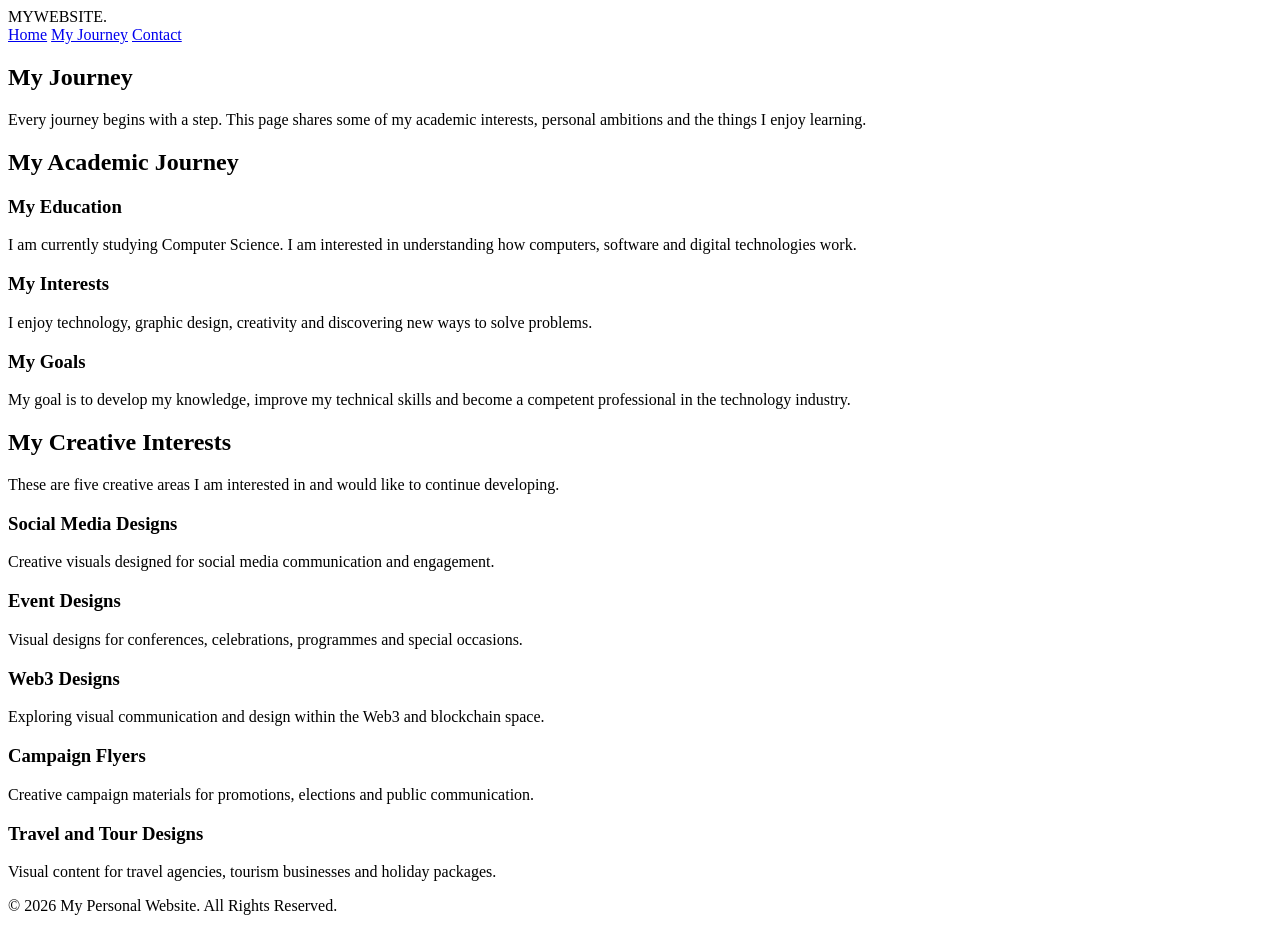
==== journey.html @ 73cc8e8b "Add files via upload" ====
<!DOCTYPE html>
<html lang="en">

<head>
    <meta charset="UTF-8">
    <meta name="viewport" content="width=device-width, initial-scale=1.0">
    <title>My Journey | My Personal Website</title>

    <link rel="stylesheet" href="css/style.css">
</head>

<body>

    
    <header>
        <div class="logo">MY<span>WEBSITE.</span></div>

        <nav>
            <a href="index.html">Home</a>
            <a href="journey.html">My Journey</a>
            <a href="contact.html">Contact</a>
        </nav>
    </header>

    
    <section>
        <h1 class="section-title">My Journey</h1>

        <p>
            Every journey begins with a step. This page shares
            some of my academic interests, personal ambitions
            and the things I enjoy learning.
        </p>
    </section>

   
    <section>
        <h2 class="section-title">My Academic Journey</h2>

        <div class="journey-box">
            <h3>My Education</h3>
            <p>
                I am currently studying Computer Science.
                I am interested in understanding how computers,
                software and digital technologies work.
            </p>
        </div>

        <div class="journey-box">
            <h3>My Interests</h3>
            <p>
                I enjoy technology, graphic design, creativity
                and discovering new ways to solve problems.
            </p>
        </div>

        <div class="journey-box">
            <h3>My Goals</h3>
            <p>
                My goal is to develop my knowledge, improve my
                technical skills and become a competent
                professional in the technology industry.
            </p>
        </div>
    </section>

  
    <section id="featured-projects">

        <h2 class="section-title">My Creative Interests</h2>

        <p>
            These are five creative areas I am interested in
            and would like to continue developing.
        </p>

        <div class="gallery">

            <div class="card">
                <h3>Social Media Designs</h3>
                <p>
                    Creative visuals designed for social media
                    communication and engagement.
                </p>
            </div>

            <div class="card">
                <h3>Event Designs</h3>
                <p>
                    Visual designs for conferences, celebrations,
                    programmes and special occasions.
                </p>
            </div>

            <div class="card">
                <h3>Web3 Designs</h3>
                <p>
                    Exploring visual communication and design
                    within the Web3 and blockchain space.
                </p>
            </div>

            <div class="card">
                <h3>Campaign Flyers</h3>
                <p>
                    Creative campaign materials for promotions,
                    elections and public communication.
                </p>
            </div>

            <div class="card">
                <h3>Travel and Tour Designs</h3>
                <p>
                    Visual content for travel agencies,
                    tourism businesses and holiday packages.
                </p>
            </div>

        </div>

    </section>

    <footer>
        <p>&copy; 2026 My Personal Website. All Rights Reserved.</p>
    </footer>

</body>
</html>
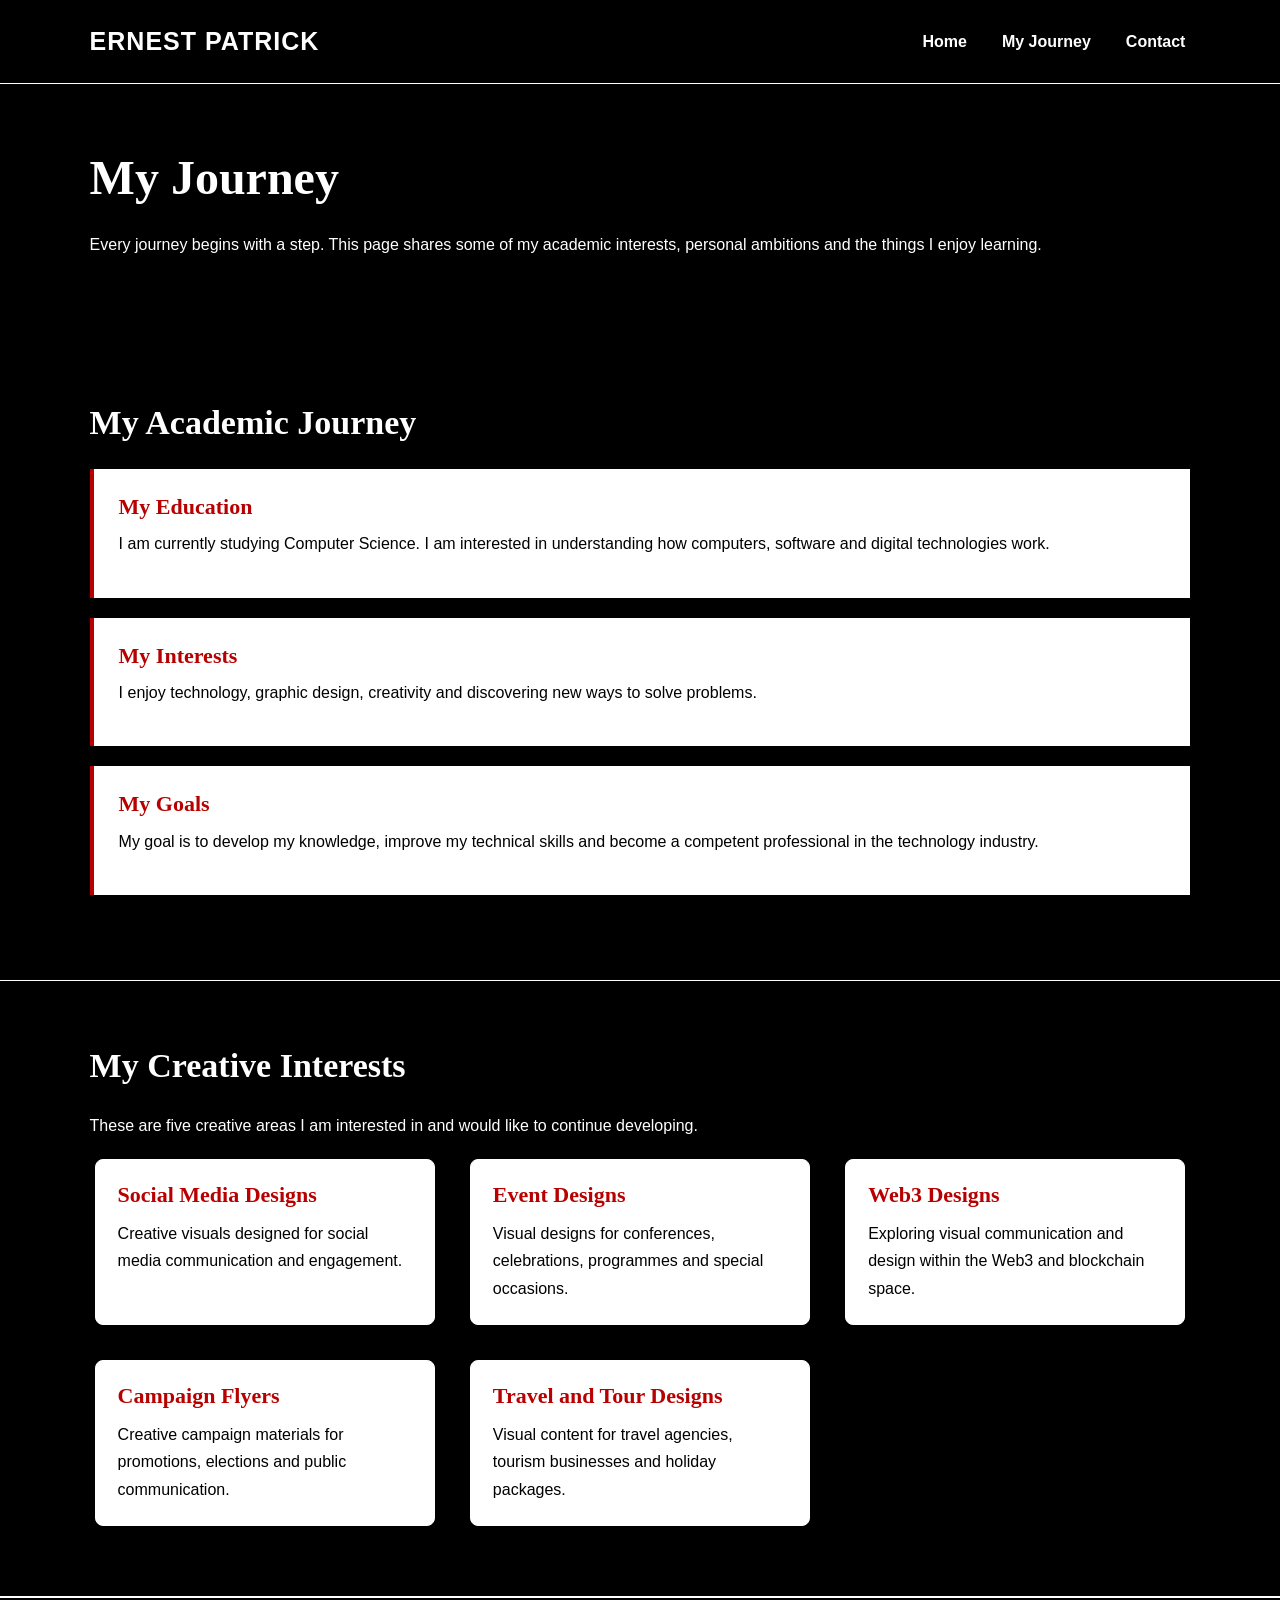
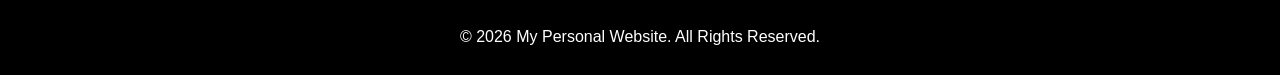
==== commit aca92af8: "Add files via upload" ====
--- a/journey.html
+++ b/journey.html
@@ -14,7 +14,7 @@
 
     
     <header>
-        <div class="logo">MY<span>WEBSITE.</span></div>
+        <div class="logo">ERNEST PATRICK</div>
 
         <nav>
             <a href="index.html">Home</a>
--- a/css/style.css
+++ b/css/style.css
@@ -0,0 +1,302 @@
+
+* {
+    margin: 0;
+    padding: 0;
+    box-sizing: border-box;
+}
+
+:root {
+    --red: #B80000;
+    --yellow: #FFD11E;
+    --black: #000000;
+    --white: #FFFFFF;
+}
+
+
+
+body {
+    font-family: Arial, Helvetica, sans-serif;
+    background-color: var(--black);
+    color: var(--white);
+    line-height: 1.7;
+}
+
+h1, h2, h3 {
+    font-family: Georgia, "Times New Roman", serif;
+    line-height: 1.2;
+}
+
+h1 {
+    font-size: 48px;
+}
+
+h2 {
+    font-size: 34px;
+}
+
+h3 {
+    font-size: 22px;
+}
+
+p {
+    margin-bottom: 15px;
+}
+
+a {
+    color: var(--white);
+    text-decoration: none;
+}
+
+
+header {
+    background-color: var(--black);
+    padding: 20px 7%;
+    display: flex;
+    justify-content: space-between;
+    align-items: center;
+    flex-wrap: wrap;
+    gap: 15px;
+    border-bottom: 1px solid var(--white);
+}
+
+.logo {
+    color: var(--white);
+    font-size: 25px;
+    font-weight: bold;
+    letter-spacing: 1px;
+}
+
+.logo span {
+    color: var(--yellow);
+}
+
+nav {
+    display: flex;
+    gap: 25px;
+    flex-wrap: wrap;
+}
+
+nav a {
+    color: var(--white);
+    font-weight: bold;
+    padding: 5px;
+    transition: 0.3s;
+}
+
+
+nav a:hover,
+nav a:focus {
+    color: var(--red);
+    outline: 2px solid var(--red);
+    outline-offset: 5px;
+}
+
+.btn:hover,
+.btn:focus,
+button:hover,
+button:focus {
+    background-color: var(--yellow);
+    color: var(--black);
+    border-color: var(--yellow);
+    outline: 2px solid var(--yellow);
+    outline-offset: 3px;
+}
+
+
+section {
+    padding: 65px 7%;
+}
+
+.section-title {
+    color: var(--white);
+    margin-bottom: 25px;
+}
+
+.yellow-text {
+    color: var(--yellow);
+}
+
+.red-text {
+    color: var(--red);
+}
+
+
+.hero {
+    min-height: 430px;
+    display: flex;
+    flex-direction: column;
+    justify-content: center;
+    align-items: flex-start;
+    background-color: var(--black);
+}
+
+.hero h1 {
+    color: var(--white);
+    margin-bottom: 20px;
+}
+
+.hero h1 span {
+    color: var(--yellow);
+}
+
+.hero h2 {
+    margin-bottom: 15px;
+}
+
+.hero p {
+    max-width: 650px;
+    font-size: 18px;
+}
+
+
+.btn,
+button {
+    display: inline-block;
+    background-color: var(--red);
+    color: var(--white);
+    border: 1px solid var(--red);
+    padding: 12px 25px;
+    margin-top: 15px;
+    font-size: 15px;
+    font-weight: bold;
+    cursor: pointer;
+    transition: 0.3s;
+}
+
+
+.gallery {
+    display: grid;
+    grid-template-columns: repeat(3, 1fr);
+    gap: 25px;
+}
+
+.card {
+    background-color: var(--white);
+    color: var(--black);
+    border: 1px solid var(--white);
+    padding: 22px;
+    margin: 5px;
+    border-radius: 8px;
+    transition: 0.3s;
+}
+
+.card h3 {
+    color: var(--red);
+    margin-bottom: 12px;
+}
+
+.card p {
+    margin-bottom: 0;
+}
+
+.card:hover {
+    border-color: var(--yellow);
+    transform: translateY(-5px);
+}
+
+
+.journey-box {
+    background-color: var(--white);
+    color: var(--black);
+    padding: 25px;
+    margin-bottom: 20px;
+    border-left: 4px solid var(--red);
+}
+
+.journey-box h3 {
+    color: var(--red);
+    margin-bottom: 10px;
+}
+
+
+.contact-form {
+    max-width: 650px;
+}
+
+.contact-form label {
+    display: block;
+    margin: 15px 0 5px;
+    font-weight: bold;
+}
+
+.contact-form input,
+.contact-form select,
+.contact-form textarea {
+    width: 100%;
+    padding: 13px;
+    border: 1px solid var(--white);
+    background-color: var(--white);
+    color: var(--black);
+    font-size: 16px;
+    font-family: Arial, Helvetica, sans-serif;
+}
+
+.contact-form input:focus,
+.contact-form select:focus,
+.contact-form textarea:focus {
+    outline: 3px solid var(--yellow);
+    border-color: var(--yellow);
+}
+
+
+#featured-projects {
+    background-color: var(--black);
+    border-top: 1px solid var(--white);
+    border-bottom: 1px solid var(--white);
+}
+
+#featured-projects .section-title {
+    color: var(--white);
+}
+
+
+
+footer {
+    background-color: var(--black);
+    color: var(--white);
+    text-align: center;
+    padding: 25px;
+    border-top: 1px solid var(--white);
+}
+
+footer p {
+    margin: 0;
+}
+
+
+@media screen and (max-width: 768px) {
+
+    header {
+        flex-direction: column;
+        text-align: center;
+    }
+
+    nav {
+        justify-content: center;
+        gap: 15px;
+    }
+
+    h1 {
+        font-size: 36px;
+    }
+
+    h2 {
+        font-size: 28px;
+    }
+
+    .gallery {
+        grid-template-columns: 1fr;
+    }
+
+    .hero {
+        min-height: 350px;
+    }
+
+    section {
+        padding: 45px 6%;
+    }
+
+    .contact-table {
+        font-size: 14px;
+    }
+}
